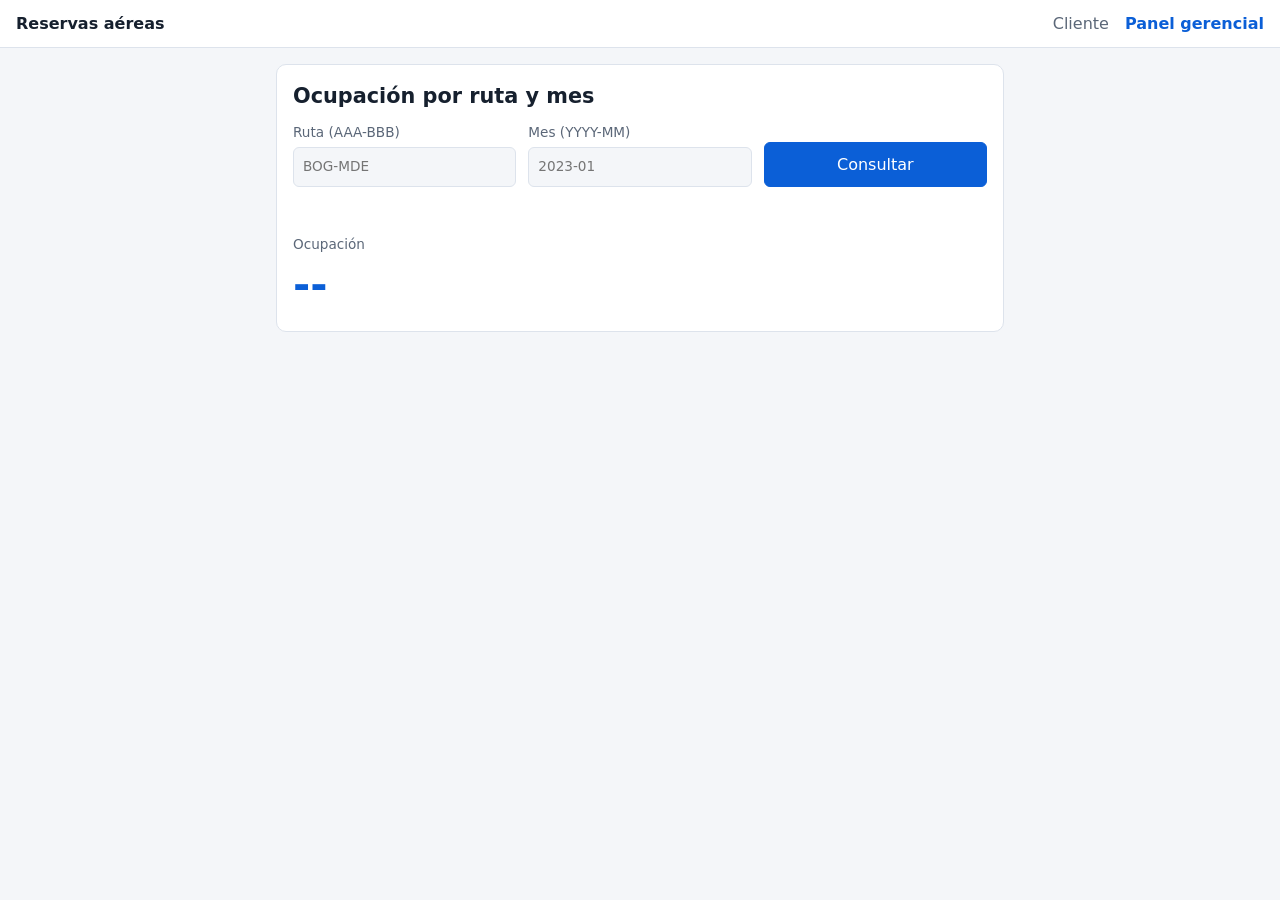
==== frontend/manager.html @ ea33bbeb "Parcial 2: panel gerencial, EMR/Athena, endpoint analitico, frontend y evidencia Agrega pipeline EMR" ====
<!doctype html>
<html lang="es">
<head>
<meta charset="utf-8">
<meta name="viewport" content="width=device-width, initial-scale=1">
<title>Panel gerencial</title>
<link rel="stylesheet" href="styles.css">
</head>
<body>
<header class="top"><strong>Reservas aéreas</strong><nav><a href="/">Cliente</a><a href="/manager" class="on">Panel gerencial</a></nav></header>
<main>
  <section class="card">
    <h1>Ocupación por ruta y mes</h1>
    <form id="manager-form" class="grid">
      <label>Ruta (AAA-BBB)<input data-testid="manager-route" id="route" placeholder="BOG-MDE" autocomplete="off"></label>
      <label>Mes (YYYY-MM)<input data-testid="manager-month" id="month" placeholder="2023-01" maxlength="7" autocomplete="off"></label>
      <button type="submit" data-testid="manager-load" class="primary">Consultar</button>
    </form>
    <p id="manager-msg" class="msg" role="status"></p>
    <div class="kpi">
      <span class="kpi-label">Ocupación</span>
      <span class="kpi-value" data-testid="occupancy-value" id="occupancy-value">--</span>
      <span class="kpi-sub" id="occupancy-detail"></span>
    </div>
  </section>
</main>
<script src="app.js"></script>
<script>initManager();</script>
</body>
</html>
---- frontend/styles.css ----
:root{--bg:#f4f6f9;--card:#fff;--ink:#16202e;--mut:#5b6778;--acc:#0b5fd7;--line:#dde3ec;--err:#b3261e;--ok:#17703a}
@media (prefers-color-scheme:dark){:root{--bg:#10151c;--card:#19212c;--ink:#e8edf4;--mut:#9aa7b8;--acc:#5b9bff;--line:#2a3544;--err:#ff8a80;--ok:#6fd29a}}
*{box-sizing:border-box}
body{margin:0;background:var(--bg);color:var(--ink);font:16px/1.45 system-ui,-apple-system,"Segoe UI",Roboto,sans-serif}
.top{display:flex;justify-content:space-between;align-items:center;padding:12px 16px;background:var(--card);border-bottom:1px solid var(--line)}
.top nav a{margin-left:16px;color:var(--mut);text-decoration:none}
.top nav a.on{color:var(--acc);font-weight:600}
main{max-width:760px;margin:0 auto;padding:16px}
.card{background:var(--card);border:1px solid var(--line);border-radius:10px;padding:16px;margin-bottom:16px}
h1{font-size:1.3rem;margin:0 0 12px}h2{font-size:1.1rem;margin:0 0 12px}
.grid{display:grid;grid-template-columns:repeat(auto-fit,minmax(150px,1fr));gap:12px;align-items:end}
label{display:flex;flex-direction:column;font-size:.85rem;color:var(--mut);gap:4px}
input,select{font:inherit;padding:9px;border:1px solid var(--line);border-radius:6px;background:var(--bg);color:var(--ink);min-width:0}
button{font:inherit;padding:10px 14px;border-radius:6px;border:1px solid var(--line);background:var(--card);color:var(--ink);cursor:pointer}
button.primary{background:var(--acc);color:#fff;border-color:var(--acc)}
button:disabled{opacity:.6;cursor:wait}
.msg{min-height:1.4em;margin:10px 0 0}.msg.err{color:var(--err)}.msg.ok{color:var(--ok)}.msg.info{color:var(--mut)}
.flight{display:flex;justify-content:space-between;align-items:center;gap:12px;padding:10px 0;border-top:1px solid var(--line)}
.flight div{display:flex;flex-direction:column}.flight span{color:var(--mut);font-size:.9rem}
.code{font:600 1.2rem ui-monospace,monospace;word-break:break-all;margin:4px 0}
.kpi{margin-top:16px;display:flex;flex-direction:column;align-items:flex-start}
.kpi-label{color:var(--mut);font-size:.85rem}.kpi-value{font-size:2.6rem;font-weight:700;color:var(--acc)}.kpi-sub{color:var(--mut)}
[hidden]{display:none!important}
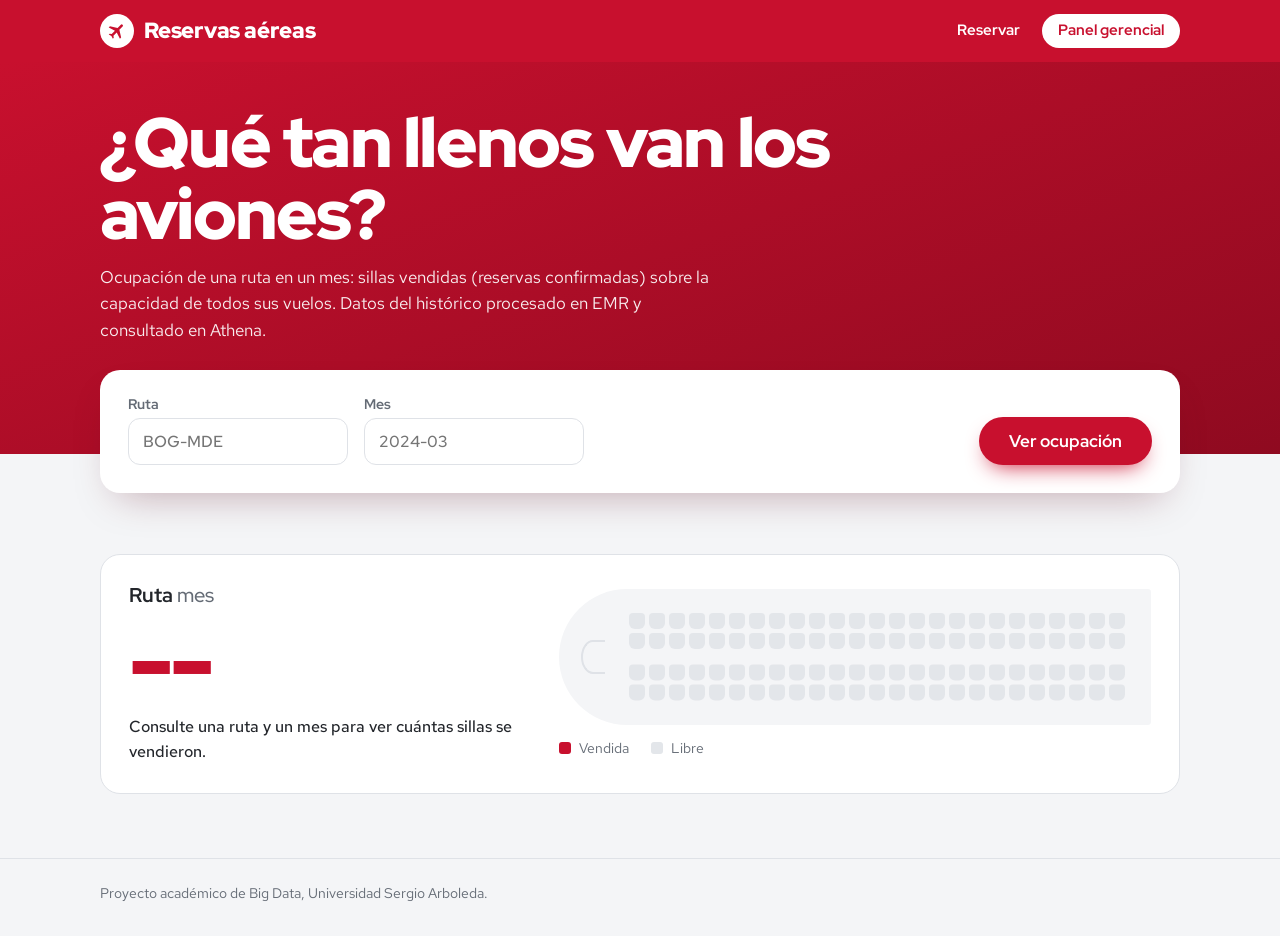
==== commit cb21b8e9: "Frontend rediseñado, bookings segun contrato y harness 70/70 con seed 2682 - Frontend en rojo: busqu" ====
--- a/frontend/manager.html
+++ b/frontend/manager.html
@@ -4,26 +4,53 @@
 <meta charset="utf-8">
 <meta name="viewport" content="width=device-width, initial-scale=1">
 <title>Panel gerencial</title>
+<link rel="preconnect" href="https://fonts.googleapis.com">
+<link rel="preconnect" href="https://fonts.gstatic.com" crossorigin>
+<link rel="stylesheet" href="https://fonts.googleapis.com/css2?family=Red+Hat+Display:wght@500;700;900&family=Red+Hat+Text:wght@400;500;700&display=swap">
+<link rel="icon" href="data:image/svg+xml,%3Csvg xmlns=%27http://www.w3.org/2000/svg%27 viewBox=%270 0 24 24%27%3E%3Ccircle cx=%2712%27 cy=%2712%27 r=%2712%27 fill=%27%23c8102e%27/%3E%3Cpath transform=%27rotate(45 12 12)%27 fill=%27%23fff%27 d=%27M19 14.8v-1.5l-6-3.8V5.2a1.1 1.1 0 0 0-2.2 0v4.3l-6 3.8v1.5l6-1.9v4l-1.5 1.1v1.1l2.6-.8 2.6.8v-1.1L13 16.9v-4z%27/%3E%3C/svg%3E">
 <link rel="stylesheet" href="styles.css">
 </head>
 <body>
-<header class="top"><strong>Reservas aéreas</strong><nav><a href="/">Cliente</a><a href="/manager" class="on">Panel gerencial</a></nav></header>
+<header class="top">
+  <a class="brand" href="/"><span class="brand-mark" aria-hidden="true"><svg viewBox="0 0 24 24"><path d="M21 16v-2l-8-5V3.5a1.5 1.5 0 0 0-3 0V9l-8 5v2l8-2.5V19l-2 1.5V22l3.5-1 3.5 1v-1.5L13 19v-5.5z"/></svg></span>Reservas aéreas</a>
+  <nav><a href="/">Reservar</a><a href="/manager" aria-current="page">Panel gerencial</a></nav>
+</header>
+
+<section class="hero hero-short">
+  <div class="hero-inner">
+    <h1>¿Qué tan llenos van los aviones?</h1>
+    <p>Ocupación de una ruta en un mes: sillas vendidas (reservas confirmadas) sobre la capacidad de todos sus vuelos. Datos del histórico procesado en EMR y consultado en Athena.</p>
+  </div>
+</section>
+
 <main>
-  <section class="card">
-    <h1>Ocupación por ruta y mes</h1>
-    <form id="manager-form" class="grid">
-      <label>Ruta (AAA-BBB)<input data-testid="manager-route" id="route" placeholder="BOG-MDE" autocomplete="off"></label>
-      <label>Mes (YYYY-MM)<input data-testid="manager-month" id="month" placeholder="2023-01" maxlength="7" autocomplete="off"></label>
-      <button type="submit" data-testid="manager-load" class="primary">Consultar</button>
-    </form>
-    <p id="manager-msg" class="msg" role="status"></p>
-    <div class="kpi">
-      <span class="kpi-label">Ocupación</span>
-      <span class="kpi-value" data-testid="occupancy-value" id="occupancy-value">--</span>
-      <span class="kpi-sub" id="occupancy-detail"></span>
+  <form id="manager-form" class="search-card mgr-form" novalidate>
+    <label class="field">Ruta<input data-testid="manager-route" id="route" placeholder="BOG-MDE" maxlength="7" autocomplete="off" spellcheck="false"></label>
+    <label class="field">Mes<input data-testid="manager-month" id="month" placeholder="2024-03" maxlength="7" autocomplete="off" inputmode="numeric"></label>
+    <button type="submit" data-testid="manager-load" class="btn-red">Ver ocupación</button>
+  </form>
+  <p id="manager-msg" class="msg" role="status"></p>
+
+  <section class="cabin" aria-labelledby="occ-title">
+    <div class="readout">
+      <h2 id="occ-title" class="readout-title"><span id="occ-route">Ruta</span> <span id="occ-month" class="readout-month">mes</span></h2>
+      <p class="readout-value" data-testid="occupancy-value" id="occupancy-value">--</p>
+      <p class="readout-sub" id="occupancy-detail">Consulte una ruta y un mes para ver cuántas sillas se vendieron.</p>
+      <p class="readout-note" id="seat-scale" hidden>Cada silla del plano representa el 1 % de la capacidad del mes.</p>
     </div>
+    <figure class="seatmap-wrap">
+      <div class="seatmap" id="seatmap" role="img" aria-label="Plano de cabina sin datos"></div>
+      <figcaption><span class="key key-sold"></span>Vendida <span class="key key-free"></span>Libre</figcaption>
+    </figure>
+  </section>
+
+  <section class="year" id="year" hidden aria-labelledby="year-title">
+    <h2 id="year-title" class="year-title">La misma ruta en <span id="year-label"></span></h2>
+    <p class="year-help">Toque un mes para verlo en detalle.</p>
+    <ol class="year-bars" id="year-bars"></ol>
   </section>
 </main>
+<footer class="foot">Proyecto académico de Big Data, Universidad Sergio Arboleda.</footer>
 <script src="app.js"></script>
 <script>initManager();</script>
 </body>
--- a/frontend/styles.css
+++ b/frontend/styles.css
@@ -1,23 +1,185 @@
-:root{--bg:#f4f6f9;--card:#fff;--ink:#16202e;--mut:#5b6778;--acc:#0b5fd7;--line:#dde3ec;--err:#b3261e;--ok:#17703a}
-@media (prefers-color-scheme:dark){:root{--bg:#10151c;--card:#19212c;--ink:#e8edf4;--mut:#9aa7b8;--acc:#5b9bff;--line:#2a3544;--err:#ff8a80;--ok:#6fd29a}}
+/* Rojo de aerolínea: banda roja con tarjeta blanca superpuesta, botones píldora, Red Hat Display para códigos y cifras. */
+:root{
+  --red:#c8102e;--red-deep:#8f0a20;--red-soft:#fdecee;--red-ink:#a50d26;
+  --paper:#f4f5f7;--surface:#fff;--ink:#23262b;--muted:#646b75;--line:#dfe2e7;
+  --seat:#e3e6ea;--sold:#c8102e;--err:#b3122e;--ok:#18794e;
+  --shadow:0 18px 40px -18px rgba(90,10,25,.35);
+  --disp:"Red Hat Display",system-ui,sans-serif;--body:"Red Hat Text",system-ui,sans-serif;
+}
+@media (prefers-color-scheme:dark){:root{
+  --paper:#17191c;--surface:#212429;--ink:#f1f2f4;--muted:#a3aab4;--line:#343941;
+  --red-soft:#3a1a20;--red-ink:#ff7d8f;--seat:#3a3f47;--sold:#ff4d64;--err:#ff8a95;--ok:#5fd39a;
+  --shadow:0 18px 40px -18px rgba(0,0,0,.7);
+}}
 *{box-sizing:border-box}
-body{margin:0;background:var(--bg);color:var(--ink);font:16px/1.45 system-ui,-apple-system,"Segoe UI",Roboto,sans-serif}
-.top{display:flex;justify-content:space-between;align-items:center;padding:12px 16px;background:var(--card);border-bottom:1px solid var(--line)}
-.top nav a{margin-left:16px;color:var(--mut);text-decoration:none}
-.top nav a.on{color:var(--acc);font-weight:600}
-main{max-width:760px;margin:0 auto;padding:16px}
-.card{background:var(--card);border:1px solid var(--line);border-radius:10px;padding:16px;margin-bottom:16px}
-h1{font-size:1.3rem;margin:0 0 12px}h2{font-size:1.1rem;margin:0 0 12px}
-.grid{display:grid;grid-template-columns:repeat(auto-fit,minmax(150px,1fr));gap:12px;align-items:end}
-label{display:flex;flex-direction:column;font-size:.85rem;color:var(--mut);gap:4px}
-input,select{font:inherit;padding:9px;border:1px solid var(--line);border-radius:6px;background:var(--bg);color:var(--ink);min-width:0}
-button{font:inherit;padding:10px 14px;border-radius:6px;border:1px solid var(--line);background:var(--card);color:var(--ink);cursor:pointer}
-button.primary{background:var(--acc);color:#fff;border-color:var(--acc)}
-button:disabled{opacity:.6;cursor:wait}
-.msg{min-height:1.4em;margin:10px 0 0}.msg.err{color:var(--err)}.msg.ok{color:var(--ok)}.msg.info{color:var(--mut)}
-.flight{display:flex;justify-content:space-between;align-items:center;gap:12px;padding:10px 0;border-top:1px solid var(--line)}
-.flight div{display:flex;flex-direction:column}.flight span{color:var(--mut);font-size:.9rem}
-.code{font:600 1.2rem ui-monospace,monospace;word-break:break-all;margin:4px 0}
-.kpi{margin-top:16px;display:flex;flex-direction:column;align-items:flex-start}
-.kpi-label{color:var(--mut);font-size:.85rem}.kpi-value{font-size:2.6rem;font-weight:700;color:var(--acc)}.kpi-sub{color:var(--mut)}
+html{-webkit-text-size-adjust:100%}
+body{margin:0;background:var(--paper);color:var(--ink);font:400 1rem/1.55 var(--body)}
 [hidden]{display:none!important}
+:focus-visible{outline:3px solid var(--red);outline-offset:2px}
+button,input,select{font:inherit;color:inherit}
+.wrap,.top,.hero-inner,main,.foot{padding-left:max(16px,calc((100% - 1080px)/2));padding-right:max(16px,calc((100% - 1080px)/2))}
+
+/* Barra superior */
+.top{display:flex;flex-wrap:wrap;justify-content:space-between;align-items:center;gap:8px 24px;padding-top:14px;padding-bottom:14px;background:var(--red);color:#fff}
+.top :focus-visible{outline-color:#fff}
+.brand{display:flex;align-items:center;gap:10px;font:900 1.35rem/1 var(--disp);color:inherit;text-decoration:none;letter-spacing:-.01em}
+.brand-mark{width:34px;height:34px;border-radius:50%;background:#fff;display:grid;place-items:center}
+.brand-mark svg{width:20px;height:20px;fill:var(--red);transform:rotate(45deg)}
+.top nav{display:flex;gap:6px}
+.top nav a{font:700 .95rem/1 var(--disp);color:#fff;text-decoration:none;padding:9px 16px;border-radius:999px}
+.top nav a:hover{background:rgba(255,255,255,.14)}
+.top nav a[aria-current=page]{background:#fff;color:var(--red)}
+
+/* Héroe rojo con la estela del vuelo */
+.hero{position:relative;overflow:hidden;color:#fff;background:linear-gradient(160deg,var(--red) 0%,var(--red-deep) 100%);padding:44px 0 120px}
+.hero-short{padding-bottom:110px}
+.hero-inner{position:relative}
+.hero h1{margin:0;font:900 clamp(2.4rem,6.5vw,4.4rem)/1.02 var(--disp);letter-spacing:-.025em;max-width:16ch}
+.hero p{margin:14px 0 0;max-width:56ch;font-size:1.08rem;opacity:.92}
+.hero-arc{position:absolute;inset:0;width:100%;height:100%}
+.arc-line{fill:none;stroke:rgba(255,255,255,.35);stroke-width:2;stroke-dasharray:10 12;vector-effect:non-scaling-stroke;animation:trail 2.4s ease-out both}
+@keyframes trail{from{stroke-dashoffset:1600;opacity:0}to{stroke-dashoffset:0;opacity:1}}
+
+main{padding-bottom:64px}
+
+/* Tarjeta de búsqueda que se monta sobre el héroe */
+.search-card{position:relative;margin-top:-84px;background:var(--surface);border-radius:20px;box-shadow:var(--shadow);padding:26px 28px 28px}
+.route{display:grid;grid-template-columns:1fr 56px 1fr;align-items:center;gap:18px}
+.iata{display:flex;flex-direction:column;min-width:0;padding:12px 16px;border-radius:14px;border:1.5px solid var(--line);transition:border-color .15s}
+.iata:focus-within{border-color:var(--red);background:var(--red-soft)}
+.iata-label{font:700 .85rem/1 var(--disp);color:var(--muted)}
+.iata input{width:100%;min-width:0;background:transparent;border:0;padding:4px 0 0;
+  font:900 clamp(3rem,10vw,5.5rem)/1 var(--disp);letter-spacing:-.01em;text-transform:uppercase;color:var(--red)}
+.iata input:focus{outline:none}
+.iata input::placeholder{color:var(--line)}
+.city{margin-top:2px;color:var(--muted);font-size:.92rem;min-height:1.55em}
+.swap{width:56px;height:56px;border-radius:50%;background:var(--red);display:grid;place-items:center;box-shadow:0 6px 16px -6px var(--red)}
+.swap svg{width:26px;height:26px;fill:#fff;transform:rotate(90deg)}
+.when{display:flex;flex-wrap:wrap;align-items:flex-end;gap:16px;margin-top:20px}
+.when .field{flex:0 1 240px}
+.when .btn-red{margin-left:auto}
+
+.field{display:flex;flex-direction:column;gap:6px;font:700 .85rem/1.2 var(--disp);color:var(--muted)}
+.field input,.field select{font:500 1.02rem/1.3 var(--body);color:var(--ink);background:var(--surface);border:1.5px solid var(--line);border-radius:12px;padding:12px 14px;min-width:0}
+.field input:focus,.field select:focus{outline:none;border-color:var(--red);box-shadow:0 0 0 3px var(--red-soft)}
+
+.btn-red{background:var(--red);color:#fff;border:0;border-radius:999px;padding:14px 30px;font:700 1.05rem/1.2 var(--disp);cursor:pointer;white-space:nowrap;box-shadow:0 10px 22px -10px var(--red)}
+.btn-red:hover{background:var(--red-deep)}
+.btn-red:disabled{opacity:.6;cursor:progress}
+.btn-row{background:transparent;color:var(--red-ink);border:2px solid currentColor;border-radius:999px;padding:9px 22px;font:700 .98rem/1 var(--disp);cursor:pointer}
+.btn-row:hover,.flight.on .btn-row{background:var(--red);border-color:var(--red);color:#fff}
+.btn-ghost{align-self:flex-start;background:none;border:1.5px solid rgba(255,255,255,.7);color:#fff;border-radius:999px;padding:7px 16px;font:700 .9rem/1 var(--disp);cursor:pointer}
+.btn-ghost:hover{background:#fff;color:var(--red)}
+
+.msg{min-height:1.55em;margin:14px 4px 0;max-width:70ch}
+.msg.err{color:var(--err);font-weight:500}.msg.ok{color:var(--ok)}.msg.info{color:var(--muted)}
+
+/* Resultados */
+.board{margin-top:22px}
+.board-title{font:900 1.6rem/1.2 var(--disp);letter-spacing:-.01em;margin:0 0 14px}
+#results{display:flex;flex-direction:column;gap:12px}
+.flight{display:grid;grid-template-columns:auto minmax(0,1.2fr) minmax(0,1fr) auto auto;gap:22px;align-items:center;
+  padding:18px 22px;background:var(--surface);border:1.5px solid var(--line);border-radius:16px}
+.flight.on{border-color:var(--red);border-radius:16px 16px 0 0}
+.f-time{font:900 2rem/1 var(--disp);font-variant-numeric:tabular-nums;letter-spacing:-.02em}
+.f-id{display:flex;flex-direction:column;min-width:0}
+.f-id strong{font:700 1.1rem/1.2 var(--disp)}
+.f-id small{color:var(--muted);font-size:.88rem}
+.f-seats{display:flex;align-items:center;gap:10px;font-size:.95rem;font-variant-numeric:tabular-nums}
+.f-seats i{width:56px;height:8px;border-radius:4px;background:linear-gradient(90deg,var(--ok) calc(var(--free)*100%),var(--seat) 0);flex:none}
+.f-seats.low{color:var(--err);font-weight:700}
+.f-seats.low i{background:linear-gradient(90deg,var(--err) calc(var(--free)*100%),var(--seat) 0)}
+.f-price{font:900 1.35rem/1 var(--disp);color:var(--red-ink);font-variant-numeric:tabular-nums;text-align:right}
+
+/* Panel de reserva pegado a la fila elegida */
+.ticket{margin-top:-12px;background:var(--red-soft);border:1.5px solid var(--red);border-top:0;border-radius:0 0 16px 16px;padding:20px 22px 12px}
+.ticket h3{margin:0 0 12px;font:700 1.1rem/1.2 var(--disp)}
+.ticket-form{display:flex;flex-wrap:wrap;gap:14px;align-items:flex-end}
+.ticket-form .grow{flex:1 1 260px}
+
+/* Pase de abordar */
+.pass{margin-top:24px;display:grid;grid-template-columns:1fr minmax(230px,300px);background:var(--surface);border-radius:20px;overflow:hidden;box-shadow:var(--shadow);animation:print .55s cubic-bezier(.2,.8,.2,1)}
+.pass-main{padding:26px 30px}
+.pass-ok{display:flex;align-items:center;gap:8px;margin:0;color:var(--ok);font:700 1rem/1 var(--disp)}
+.pass-ok svg{width:22px;height:22px;fill:currentColor}
+.pass-route{display:flex;align-items:center;gap:20px;margin:10px 0 18px;font:900 clamp(3rem,9vw,5rem)/1 var(--disp);letter-spacing:-.02em;color:var(--red)}
+.pass-arrow{flex:0 1 140px;display:flex;align-items:center;gap:6px;color:var(--muted)}
+.pass-arrow::before{content:"";flex:1;border-top:2px dashed currentColor}
+.pass-arrow svg{width:26px;height:26px;fill:currentColor;transform:rotate(90deg);flex:none}
+.pass-meta{display:flex;flex-wrap:wrap;gap:12px 36px;margin:0}
+.pass-meta dt{font-size:.85rem;color:var(--muted)}
+.pass-meta dd{margin:0;font:700 1.1rem/1.3 var(--disp)}
+.pass-stub{display:flex;flex-direction:column;justify-content:center;gap:8px;padding:26px;background:var(--red);color:#fff;position:relative;
+  -webkit-mask:radial-gradient(circle 14px at 0 0,#0000 98%,#000) top left/100% 51% no-repeat,radial-gradient(circle 14px at 0 100%,#0000 98%,#000) bottom left/100% 51% no-repeat;
+  mask:radial-gradient(circle 14px at 0 0,#0000 98%,#000) top left/100% 51% no-repeat,radial-gradient(circle 14px at 0 100%,#0000 98%,#000) bottom left/100% 51% no-repeat}
+.pass-stub::before{content:"";position:absolute;left:0;top:18px;bottom:18px;border-left:2px dashed rgba(255,255,255,.55)}
+.pass-stub span{font-size:.9rem;opacity:.85}
+.pass-stub strong{font:900 2.8rem/1 var(--disp);letter-spacing:.1em;word-break:break-all}
+@keyframes print{from{opacity:0;transform:translateY(16px) scale(.98)}to{opacity:1;transform:none}}
+
+/* Panel gerencial */
+.mgr-form{display:flex;flex-wrap:wrap;gap:16px;align-items:flex-end}
+.mgr-form .field{flex:0 1 220px}
+.mgr-form .btn-red{margin-left:auto}
+.cabin{margin-top:22px;display:grid;grid-template-columns:minmax(0,1fr) minmax(0,1.5fr);gap:36px;align-items:center;background:var(--surface);border-radius:20px;padding:28px;border:1.5px solid var(--line)}
+.cabin>*{min-width:0}
+.readout-title{margin:0;font:700 1.25rem/1.2 var(--disp)}
+.readout-month{color:var(--muted);font-weight:500}
+.readout-value{margin:6px 0;font:900 clamp(3.6rem,10vw,6rem)/1 var(--disp);letter-spacing:-.03em;color:var(--red);font-variant-numeric:tabular-nums}
+.readout-value.loading{color:var(--muted)}
+.readout-sub{margin:0;max-width:40ch;font-weight:500}
+.readout-note{margin:10px 0 0;font-size:.88rem;color:var(--muted)}
+
+/* Fuselaje: 25 filas x 4 sillas (2-2), la nariz a la izquierda */
+.seatmap-wrap{margin:0}
+.seatmap{--s:clamp(8px,1.8vw,16px);display:grid;grid-template-rows:repeat(4,var(--s));grid-auto-flow:column;grid-auto-columns:var(--s);gap:4px;
+  justify-content:center;padding:24px 26px calc(24px + var(--s)/1.4) 70px;background:var(--paper);border-radius:999px 46px 46px 999px;position:relative}
+.seatmap::before{content:"";position:absolute;left:22px;top:50%;width:22px;height:30px;transform:translateY(-50%);border-radius:60% 0 0 60%;border:2px solid var(--line);border-right:0}
+.seatmap i{display:block;border-radius:4px 4px 6px 6px;background:var(--seat);transition:background-color .2s}
+.seatmap i:nth-child(4n+3),.seatmap i:nth-child(4n+4){transform:translateY(calc(var(--s)/1.4))}
+.seatmap i.sold{background:var(--sold)}
+.seatmap-wrap figcaption{display:flex;align-items:center;gap:8px;margin-top:12px;font-size:.9rem;color:var(--muted)}
+.key{width:12px;height:12px;border-radius:3px;display:inline-block}
+.key-sold{background:var(--sold)}.key-free{background:var(--seat);margin-left:14px}
+
+.year{margin-top:22px;background:var(--surface);border-radius:20px;padding:24px 28px;border:1.5px solid var(--line)}
+.year-title{margin:0;font:900 1.4rem/1.2 var(--disp);letter-spacing:-.01em}
+.year-help{margin:2px 0 16px;color:var(--muted);font-size:.95rem}
+.year-bars{list-style:none;margin:0;padding:0;display:grid;grid-template-columns:repeat(12,minmax(0,1fr));gap:6px}
+.year-bars button{width:100%;display:flex;flex-direction:column;align-items:stretch;gap:5px;background:none;border:0;padding:8px 2px;border-radius:12px;cursor:pointer;color:var(--ink)}
+.year-bars button:hover:not(:disabled){background:var(--red-soft)}
+.year-bars button.on{background:var(--red-soft)}
+.year-bars button:disabled{cursor:default;color:var(--muted)}
+.bar{height:130px;display:flex;align-items:flex-end;justify-content:center}
+.bar i{display:block;width:58%;height:var(--h,0%);background:#f1a9b4;border-radius:8px 8px 3px 3px;transition:height .4s ease-out}
+.year-bars button.on .bar i{background:var(--red)}
+.pct{font:700 .98rem/1 var(--disp);font-variant-numeric:tabular-nums;text-align:center}
+.mon{font-size:.85rem;color:var(--muted);text-align:center}
+.empty .pct{font:400 .72rem/1.1 var(--body)}
+@media (prefers-color-scheme:dark){.bar i{background:#6b2a35}}
+
+.foot{padding-top:24px;padding-bottom:32px;color:var(--muted);font-size:.85rem;border-top:1px solid var(--line)}
+
+@media (max-width:760px){
+  .hero{padding:32px 0 100px}
+  .search-card{padding:18px;border-radius:18px;margin-top:-70px}
+  .route{grid-template-columns:1fr;gap:10px}
+  .swap{justify-self:center;width:44px;height:44px;margin:-22px 0;position:relative;z-index:1;border:4px solid var(--surface)}
+  .swap svg{transform:rotate(180deg)}
+  .when .btn-red,.mgr-form .btn-red{margin-left:0;width:100%}
+  .when .field,.mgr-form .field{flex:1 1 100%}
+  .flight{grid-template-columns:auto 1fr auto;grid-template-areas:"t id p" "s s b";row-gap:12px;padding:16px}
+  .f-time{grid-area:t}.f-id{grid-area:id}.f-price{grid-area:p}.f-seats{grid-area:s}.flight .btn-row{grid-area:b}
+  .pass{grid-template-columns:1fr}
+  .pass-stub{-webkit-mask:none;mask:none}
+  .pass-stub::before{display:none}
+  .cabin{grid-template-columns:1fr;padding:20px;gap:20px}
+  .seatmap{--s:min(10px,calc((100vw - 170px)/25));padding-left:40px;padding-right:12px;gap:2px}
+  .seatmap::before{left:12px;width:16px;height:22px}
+  .year{padding:18px}
+  .year-bars{grid-template-columns:repeat(6,minmax(0,1fr));row-gap:14px}
+  .bar{height:84px}
+}
+@media (prefers-reduced-motion:reduce){
+  *{animation:none!important;transition:none!important;scroll-behavior:auto!important}
+}
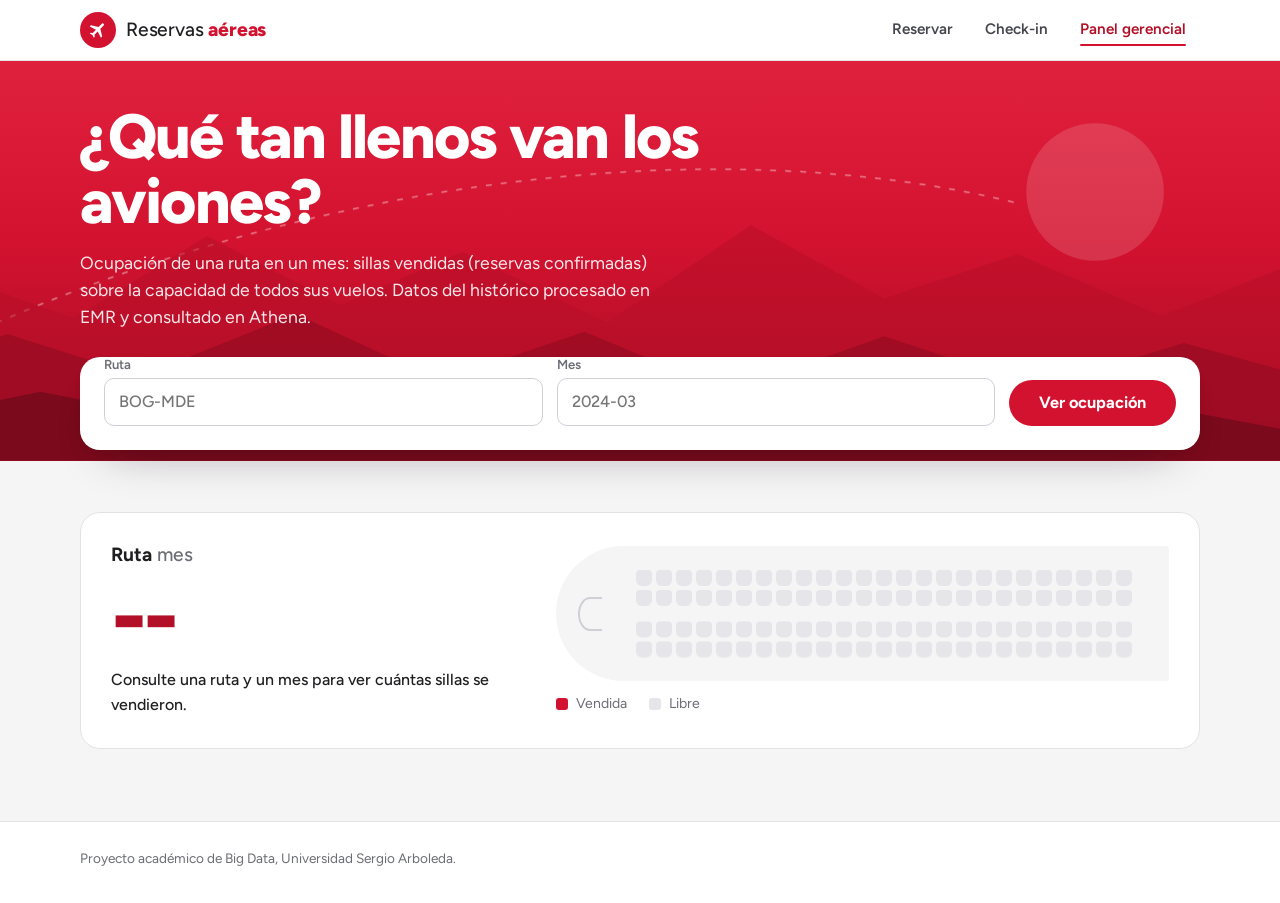
==== commit 76fea2ca: "Check-in, clases tarifarias, sillas y 32 rutas; frontend estilo aerolinea; harness 70/70 - Clases XS" ====
--- a/frontend/manager.html
+++ b/frontend/manager.html
@@ -6,17 +6,26 @@
 <title>Panel gerencial</title>
 <link rel="preconnect" href="https://fonts.googleapis.com">
 <link rel="preconnect" href="https://fonts.gstatic.com" crossorigin>
-<link rel="stylesheet" href="https://fonts.googleapis.com/css2?family=Red+Hat+Display:wght@500;700;900&family=Red+Hat+Text:wght@400;500;700&display=swap">
+<link rel="stylesheet" href="https://fonts.googleapis.com/css2?family=Figtree:wght@400;500;600;700;800&display=swap">
 <link rel="icon" href="data:image/svg+xml,%3Csvg xmlns=%27http://www.w3.org/2000/svg%27 viewBox=%270 0 24 24%27%3E%3Ccircle cx=%2712%27 cy=%2712%27 r=%2712%27 fill=%27%23c8102e%27/%3E%3Cpath transform=%27rotate(45 12 12)%27 fill=%27%23fff%27 d=%27M19 14.8v-1.5l-6-3.8V5.2a1.1 1.1 0 0 0-2.2 0v4.3l-6 3.8v1.5l6-1.9v4l-1.5 1.1v1.1l2.6-.8 2.6.8v-1.1L13 16.9v-4z%27/%3E%3C/svg%3E">
 <link rel="stylesheet" href="styles.css">
 </head>
 <body>
 <header class="top">
-  <a class="brand" href="/"><span class="brand-mark" aria-hidden="true"><svg viewBox="0 0 24 24"><path d="M21 16v-2l-8-5V3.5a1.5 1.5 0 0 0-3 0V9l-8 5v2l8-2.5V19l-2 1.5V22l3.5-1 3.5 1v-1.5L13 19v-5.5z"/></svg></span>Reservas aéreas</a>
-  <nav><a href="/">Reservar</a><a href="/manager" aria-current="page">Panel gerencial</a></nav>
+  <div class="top-in">
+    <a class="brand" href="/"><span class="brand-mark" aria-hidden="true"><svg viewBox="0 0 24 24"><path d="M21 16v-2l-8-5V3.5a1.5 1.5 0 0 0-3 0V9l-8 5v2l8-2.5V19l-2 1.5V22l3.5-1 3.5 1v-1.5L13 19v-5.5z"/></svg></span><span>Reservas <b>aéreas</b></span></a>
+    <nav aria-label="Secciones"><a href="/">Reservar</a><a href="/checkin">Check-in</a><a href="/manager" aria-current="page">Panel gerencial</a></nav>
+  </div>
 </header>
 
 <section class="hero hero-short">
+  <svg class="hero-art" viewBox="0 0 1440 360" preserveAspectRatio="xMidYMax slice" aria-hidden="true">
+    <circle class="sun" cx="1130" cy="118" r="62"/>
+    <path class="trail" d="M140 236 C 430 110, 780 60, 1060 128"/>
+    <path class="ridge r1" d="M0 250 L110 196 L210 232 L330 158 L450 220 L560 172 L690 236 L820 148 L940 214 L1060 174 L1190 230 L1310 182 L1440 226 V360 H0Z"/>
+    <path class="ridge r2" d="M0 296 L150 246 L270 284 L410 228 L540 288 L670 244 L800 298 L940 248 L1080 294 L1210 254 L1340 290 L1440 262 V360 H0Z"/>
+    <path class="ridge r3" d="M0 334 L180 298 L330 328 L500 294 L660 332 L820 302 L990 334 L1150 304 L1300 332 L1440 310 V360 H0Z"/>
+  </svg>
   <div class="hero-inner">
     <h1>¿Qué tan llenos van los aviones?</h1>
     <p>Ocupación de una ruta en un mes: sillas vendidas (reservas confirmadas) sobre la capacidad de todos sus vuelos. Datos del histórico procesado en EMR y consultado en Athena.</p>
--- a/frontend/styles.css
+++ b/frontend/styles.css
@@ -1,185 +1,304 @@
-/* Rojo de aerolínea: banda roja con tarjeta blanca superpuesta, botones píldora, Red Hat Display para códigos y cifras. */
+/* Aerolínea en rojo: encabezado blanco, portada roja con la cordillera en capas, tarjeta de búsqueda con pestañas.
+   Una sola familia (Figtree); el rojo se reserva para acciones, precios y lo seleccionado. */
 :root{
-  --red:#c8102e;--red-deep:#8f0a20;--red-soft:#fdecee;--red-ink:#a50d26;
-  --paper:#f4f5f7;--surface:#fff;--ink:#23262b;--muted:#646b75;--line:#dfe2e7;
-  --seat:#e3e6ea;--sold:#c8102e;--err:#b3122e;--ok:#18794e;
-  --shadow:0 18px 40px -18px rgba(90,10,25,.35);
-  --disp:"Red Hat Display",system-ui,sans-serif;--body:"Red Hat Text",system-ui,sans-serif;
+  --red:#d3122f;--red-deep:#a10d24;--red-dark:#7a0a1c;--red-soft:#fdeef0;--red-ink:#b30f28;
+  --paper:#f5f5f6;--surface:#fff;--ink:#1f1f22;--ink-2:#45464d;--muted:#6c6d75;--line:#e3e3e7;--line-2:#cfd0d6;
+  --seat:#e6e6ea;--sold:#d3122f;--err:#b3122e;--ok:#14784a;--ok-soft:#e7f4ed;
+  --shadow:0 24px 48px -28px rgba(30,10,15,.45),0 2px 6px rgba(30,10,15,.06);
+  --font:"Figtree",system-ui,sans-serif;
+  --r-lg:20px;--r-md:14px;--r-sm:10px;
 }
 @media (prefers-color-scheme:dark){:root{
-  --paper:#17191c;--surface:#212429;--ink:#f1f2f4;--muted:#a3aab4;--line:#343941;
-  --red-soft:#3a1a20;--red-ink:#ff7d8f;--seat:#3a3f47;--sold:#ff4d64;--err:#ff8a95;--ok:#5fd39a;
-  --shadow:0 18px 40px -18px rgba(0,0,0,.7);
+  --paper:#141416;--surface:#1e1f22;--ink:#f2f2f4;--ink-2:#c9cad0;--muted:#9c9da6;--line:#2f3036;--line-2:#43444b;
+  --red-soft:#3a171d;--red-ink:#ff7a8c;--seat:#34353b;--sold:#ff4d64;--err:#ff8a95;--ok:#5fd39a;--ok-soft:#173326;
+  --shadow:0 24px 48px -28px rgba(0,0,0,.8);
 }}
 *{box-sizing:border-box}
 html{-webkit-text-size-adjust:100%}
-body{margin:0;background:var(--paper);color:var(--ink);font:400 1rem/1.55 var(--body)}
+body{margin:0;background:var(--paper);color:var(--ink);font:400 1rem/1.55 var(--font);-webkit-font-smoothing:antialiased}
 [hidden]{display:none!important}
 :focus-visible{outline:3px solid var(--red);outline-offset:2px}
 button,input,select{font:inherit;color:inherit}
-.wrap,.top,.hero-inner,main,.foot{padding-left:max(16px,calc((100% - 1080px)/2));padding-right:max(16px,calc((100% - 1080px)/2))}
-
-/* Barra superior */
-.top{display:flex;flex-wrap:wrap;justify-content:space-between;align-items:center;gap:8px 24px;padding-top:14px;padding-bottom:14px;background:var(--red);color:#fff}
-.top :focus-visible{outline-color:#fff}
-.brand{display:flex;align-items:center;gap:10px;font:900 1.35rem/1 var(--disp);color:inherit;text-decoration:none;letter-spacing:-.01em}
-.brand-mark{width:34px;height:34px;border-radius:50%;background:#fff;display:grid;place-items:center}
-.brand-mark svg{width:20px;height:20px;fill:var(--red);transform:rotate(45deg)}
-.top nav{display:flex;gap:6px}
-.top nav a{font:700 .95rem/1 var(--disp);color:#fff;text-decoration:none;padding:9px 16px;border-radius:999px}
-.top nav a:hover{background:rgba(255,255,255,.14)}
-.top nav a[aria-current=page]{background:#fff;color:var(--red)}
-
-/* Héroe rojo con la estela del vuelo */
-.hero{position:relative;overflow:hidden;color:#fff;background:linear-gradient(160deg,var(--red) 0%,var(--red-deep) 100%);padding:44px 0 120px}
-.hero-short{padding-bottom:110px}
+.top-in,.hero-inner,main,.foot{padding-left:max(16px,calc((100% - 1120px)/2));padding-right:max(16px,calc((100% - 1120px)/2))}
+.muted{color:var(--muted)}
+.sr{position:absolute;width:1px;height:1px;overflow:hidden;clip:rect(0 0 0 0);white-space:nowrap}
+
+/* Encabezado blanco */
+.top{background:var(--surface);border-bottom:1px solid var(--line);position:sticky;top:0;z-index:20}
+.top-in{display:flex;flex-wrap:wrap;justify-content:space-between;align-items:center;gap:8px 24px;padding-top:12px;padding-bottom:12px}
+.brand{display:flex;align-items:center;gap:10px;color:var(--ink);text-decoration:none;font:500 1.2rem/1 var(--font);letter-spacing:-.01em}
+.brand b{font-weight:800;color:var(--red)}
+.brand-mark{width:36px;height:36px;border-radius:50%;background:var(--red);display:grid;place-items:center}
+.brand-mark svg{width:20px;height:20px;fill:#fff;transform:rotate(45deg)}
+.top nav{display:flex;gap:4px}
+.top nav a{position:relative;font:600 .95rem/1 var(--font);color:var(--ink-2);text-decoration:none;padding:10px 14px;border-radius:999px}
+.top nav a:hover{background:var(--paper);color:var(--ink)}
+.top nav a[aria-current=page]{color:var(--red-ink)}
+.top nav a[aria-current=page]::after{content:"";position:absolute;left:14px;right:14px;bottom:2px;height:2px;border-radius:2px;background:var(--red)}
+
+/* Portada: rojo con la cordillera */
+.hero{position:relative;overflow:hidden;color:#fff;background:linear-gradient(180deg,#e0213d 0%,var(--red) 45%,var(--red-deep) 100%);padding:56px 0 150px}
+.hero-short{padding:44px 0 130px}
+.hero-art{position:absolute;inset:auto 0 0 0;width:100%;height:100%}
+.hero-art .sun{fill:rgba(255,255,255,.14)}
+.hero-art .trail{fill:none;stroke:rgba(255,255,255,.45);stroke-width:1.5;stroke-dasharray:6 9;vector-effect:non-scaling-stroke;animation:trail 2.6s cubic-bezier(.3,.7,.2,1) both}
+.hero-art .r1{fill:#b80f29;opacity:.55}
+.hero-art .r2{fill:#990c22;opacity:.75}
+.hero-art .r3{fill:var(--red-dark)}
+@keyframes trail{from{stroke-dashoffset:1400;opacity:0}to{stroke-dashoffset:0;opacity:1}}
 .hero-inner{position:relative}
-.hero h1{margin:0;font:900 clamp(2.4rem,6.5vw,4.4rem)/1.02 var(--disp);letter-spacing:-.025em;max-width:16ch}
-.hero p{margin:14px 0 0;max-width:56ch;font-size:1.08rem;opacity:.92}
-.hero-arc{position:absolute;inset:0;width:100%;height:100%}
-.arc-line{fill:none;stroke:rgba(255,255,255,.35);stroke-width:2;stroke-dasharray:10 12;vector-effect:non-scaling-stroke;animation:trail 2.4s ease-out both}
-@keyframes trail{from{stroke-dashoffset:1600;opacity:0}to{stroke-dashoffset:0;opacity:1}}
-
-main{padding-bottom:64px}
-
-/* Tarjeta de búsqueda que se monta sobre el héroe */
-.search-card{position:relative;margin-top:-84px;background:var(--surface);border-radius:20px;box-shadow:var(--shadow);padding:26px 28px 28px}
-.route{display:grid;grid-template-columns:1fr 56px 1fr;align-items:center;gap:18px}
-.iata{display:flex;flex-direction:column;min-width:0;padding:12px 16px;border-radius:14px;border:1.5px solid var(--line);transition:border-color .15s}
-.iata:focus-within{border-color:var(--red);background:var(--red-soft)}
-.iata-label{font:700 .85rem/1 var(--disp);color:var(--muted)}
-.iata input{width:100%;min-width:0;background:transparent;border:0;padding:4px 0 0;
-  font:900 clamp(3rem,10vw,5.5rem)/1 var(--disp);letter-spacing:-.01em;text-transform:uppercase;color:var(--red)}
+.hero h1{margin:0;font:800 clamp(2.3rem,5.6vw,3.9rem)/1.04 var(--font);letter-spacing:-.03em;max-width:18ch}
+.hero p{margin:14px 0 0;max-width:54ch;font-size:1.1rem;color:rgba(255,255,255,.9)}
+
+main{padding-bottom:72px}
+
+/* Tarjeta de búsqueda con pestañas */
+.search-card{position:relative;z-index:2;margin-top:-104px;background:var(--surface);border-radius:var(--r-lg);box-shadow:var(--shadow);padding:0 24px 24px}
+.tabs{display:flex;gap:4px;margin:0 -24px 20px;padding:0 16px;border-bottom:1px solid var(--line)}
+.tab{position:relative;padding:16px 12px 14px;font:700 .98rem/1 var(--font);color:var(--muted);text-decoration:none}
+.tab:hover{color:var(--ink)}
+.tab.on{color:var(--ink)}
+.tab.on::after{content:"";position:absolute;left:8px;right:8px;bottom:-1px;height:3px;border-radius:3px 3px 0 0;background:var(--red)}
+.search-row{display:flex;flex-wrap:wrap;align-items:stretch;gap:12px}
+.route{flex:2 1 460px;display:grid;grid-template-columns:1fr 0 1fr;align-items:center}
+.iata{position:relative;display:flex;flex-direction:column;min-width:0;padding:12px 18px 10px;border:1.5px solid var(--line-2);background:var(--surface);cursor:text;transition:border-color .15s,box-shadow .15s}
+.iata:first-child{border-radius:var(--r-md) 0 0 var(--r-md)}
+.iata:last-child{border-radius:0 var(--r-md) var(--r-md) 0;border-left:0;padding-left:30px}
+.iata:focus-within{border-color:var(--red);box-shadow:0 0 0 3px var(--red-soft);z-index:1}
+.iata:last-child:focus-within{border-left:1.5px solid var(--red);margin-left:-1.5px}
+.iata-label{font:600 .8rem/1 var(--font);color:var(--muted)}
+.iata input{width:100%;min-width:0;background:transparent;border:0;padding:6px 0 0;font:800 1.9rem/1 var(--font);letter-spacing:.01em;text-transform:uppercase;color:var(--ink)}
 .iata input:focus{outline:none}
-.iata input::placeholder{color:var(--line)}
-.city{margin-top:2px;color:var(--muted);font-size:.92rem;min-height:1.55em}
-.swap{width:56px;height:56px;border-radius:50%;background:var(--red);display:grid;place-items:center;box-shadow:0 6px 16px -6px var(--red)}
-.swap svg{width:26px;height:26px;fill:#fff;transform:rotate(90deg)}
-.when{display:flex;flex-wrap:wrap;align-items:flex-end;gap:16px;margin-top:20px}
-.when .field{flex:0 1 240px}
-.when .btn-red{margin-left:auto}
-
-.field{display:flex;flex-direction:column;gap:6px;font:700 .85rem/1.2 var(--disp);color:var(--muted)}
-.field input,.field select{font:500 1.02rem/1.3 var(--body);color:var(--ink);background:var(--surface);border:1.5px solid var(--line);border-radius:12px;padding:12px 14px;min-width:0}
+.iata input::placeholder{color:var(--line-2)}
+.city{margin-top:3px;color:var(--muted);font-size:.88rem;min-height:1.5em;white-space:nowrap;overflow:hidden;text-overflow:ellipsis}
+.swap{position:relative;z-index:3;width:40px;height:40px;margin-left:-20px;border-radius:50%;background:var(--surface);border:1.5px solid var(--line-2);display:grid;place-items:center}
+.swap svg{width:20px;height:20px;fill:var(--red);transform:rotate(90deg)}
+.when{flex:1 1 300px;display:flex;align-items:stretch;gap:12px}
+.when .field{flex:1 1 auto;justify-content:center;padding:12px 18px 10px;border:1.5px solid var(--line-2);border-radius:var(--r-md);background:var(--surface)}
+.when .field:focus-within{border-color:var(--red);box-shadow:0 0 0 3px var(--red-soft)}
+.when .field input{border:0;padding:6px 0 0;border-radius:0;font:700 1.15rem/1.2 var(--font);background:transparent;box-shadow:none}
+.when .field input:focus{box-shadow:none}
+.when .btn-red{align-self:stretch;padding-inline:28px}
+
+.field{display:flex;flex-direction:column;gap:6px;font:600 .82rem/1.2 var(--font);color:var(--muted)}
+.field input,.field select{font:500 1.02rem/1.3 var(--font);color:var(--ink);background:var(--surface);border:1.5px solid var(--line-2);border-radius:var(--r-sm);padding:12px 14px;min-width:0}
 .field input:focus,.field select:focus{outline:none;border-color:var(--red);box-shadow:0 0 0 3px var(--red-soft)}
 
-.btn-red{background:var(--red);color:#fff;border:0;border-radius:999px;padding:14px 30px;font:700 1.05rem/1.2 var(--disp);cursor:pointer;white-space:nowrap;box-shadow:0 10px 22px -10px var(--red)}
+.btn-red{background:var(--red);color:#fff;border:0;border-radius:999px;padding:14px 30px;font:700 1.02rem/1.2 var(--font);cursor:pointer;white-space:nowrap;transition:background-color .15s}
 .btn-red:hover{background:var(--red-deep)}
-.btn-red:disabled{opacity:.6;cursor:progress}
-.btn-row{background:transparent;color:var(--red-ink);border:2px solid currentColor;border-radius:999px;padding:9px 22px;font:700 .98rem/1 var(--disp);cursor:pointer}
-.btn-row:hover,.flight.on .btn-row{background:var(--red);border-color:var(--red);color:#fff}
-.btn-ghost{align-self:flex-start;background:none;border:1.5px solid rgba(255,255,255,.7);color:#fff;border-radius:999px;padding:7px 16px;font:700 .9rem/1 var(--disp);cursor:pointer}
+.btn-red:disabled{opacity:.55;cursor:not-allowed}
+.btn-row{background:var(--red);color:#fff;border:0;border-radius:999px;padding:11px 24px;font:700 .95rem/1 var(--font);cursor:pointer}
+.btn-row:hover{background:var(--red-deep)}
+.flight.on .btn-row{background:var(--ink);color:var(--surface)}
+.btn-ghost{align-self:flex-start;background:none;border:1.5px solid rgba(255,255,255,.6);color:#fff;border-radius:999px;padding:8px 16px;font:600 .9rem/1 var(--font);cursor:pointer}
 .btn-ghost:hover{background:#fff;color:var(--red)}
-
-.msg{min-height:1.55em;margin:14px 4px 0;max-width:70ch}
-.msg.err{color:var(--err);font-weight:500}.msg.ok{color:var(--ok)}.msg.info{color:var(--muted)}
+.btn-ghost-dark{background:none;border:1.5px solid var(--line-2);color:var(--ink);border-radius:999px;padding:8px 16px;font:600 .9rem/1 var(--font);cursor:pointer}
+.btn-ghost-dark:hover{border-color:var(--red);color:var(--red-ink)}
+
+.msg{min-height:1.55em;margin:14px 2px 0;max-width:72ch}
+.msg.err{color:var(--err);font-weight:600}.msg.ok{color:var(--ok)}.msg.info{color:var(--muted)}
+
+/* Rutas con vuelos: una tarjeta por ciudad de origen */
+.routes{margin-top:32px}
+.routes-title{margin:0 0 14px;font:800 1.3rem/1.2 var(--font);letter-spacing:-.02em}
+#routes-list{display:grid;grid-template-columns:repeat(auto-fill,minmax(250px,1fr));gap:12px;align-items:start}
+.routes-help{margin:-8px 0 14px;color:var(--muted);font-size:.92rem}
+.route-group{background:var(--surface);border:1px solid var(--line);border-radius:var(--r-md);padding:16px 18px}
+.route-group h3{display:flex;align-items:baseline;justify-content:space-between;margin:0 0 10px;font:700 1rem/1.2 var(--font)}
+.route-group h3 small{font:600 .78rem/1 var(--font);color:var(--muted)}
+.chips{display:flex;flex-wrap:wrap;gap:6px}
+.chip{display:inline-flex;align-items:baseline;gap:6px;background:var(--paper);color:var(--ink-2);border:1px solid transparent;border-radius:999px;padding:7px 12px;font:600 .88rem/1 var(--font);cursor:pointer}
+.chip small{font-size:.72rem;color:var(--muted);font-weight:600}
+.chip:hover{border-color:var(--red);color:var(--red-ink);background:var(--red-soft)}
+.chip.intl{background:var(--red-soft);color:var(--red-ink)}
+.chip.intl small{color:var(--red-ink)}
 
 /* Resultados */
-.board{margin-top:22px}
-.board-title{font:900 1.6rem/1.2 var(--disp);letter-spacing:-.01em;margin:0 0 14px}
+.board{margin-top:30px}
+.board-title{font:800 1.5rem/1.2 var(--font);letter-spacing:-.02em;margin:0 0 14px}
 #results{display:flex;flex-direction:column;gap:12px}
-.flight{display:grid;grid-template-columns:auto minmax(0,1.2fr) minmax(0,1fr) auto auto;gap:22px;align-items:center;
-  padding:18px 22px;background:var(--surface);border:1.5px solid var(--line);border-radius:16px}
-.flight.on{border-color:var(--red);border-radius:16px 16px 0 0}
-.f-time{font:900 2rem/1 var(--disp);font-variant-numeric:tabular-nums;letter-spacing:-.02em}
-.f-id{display:flex;flex-direction:column;min-width:0}
-.f-id strong{font:700 1.1rem/1.2 var(--disp)}
-.f-id small{color:var(--muted);font-size:.88rem}
-.f-seats{display:flex;align-items:center;gap:10px;font-size:.95rem;font-variant-numeric:tabular-nums}
-.f-seats i{width:56px;height:8px;border-radius:4px;background:linear-gradient(90deg,var(--ok) calc(var(--free)*100%),var(--seat) 0);flex:none}
+.flight{display:grid;grid-template-columns:5.5rem minmax(0,1.5fr) minmax(0,1fr) auto auto;gap:24px;align-items:center;
+  padding:20px 24px;background:var(--surface);border:1px solid var(--line);border-radius:var(--r-md);transition:box-shadow .15s,border-color .15s}
+.flight:hover{box-shadow:0 10px 24px -18px rgba(30,10,15,.5)}
+.flight.on{border-color:var(--red);box-shadow:inset 0 0 0 1px var(--red);border-radius:var(--r-md) var(--r-md) 0 0}
+.f-time{display:flex;flex-direction:column}
+.f-time b{font:800 1.75rem/1 var(--font);font-variant-numeric:tabular-nums;letter-spacing:-.02em}
+.f-time small,.f-price small{color:var(--muted);font-size:.8rem;font-weight:500}
+.f-id{display:flex;flex-direction:column;gap:4px;min-width:0}
+.f-path{display:flex;align-items:center;gap:10px;font:700 1.05rem/1 var(--font)}
+.f-path i{flex:1;max-width:160px;height:0;border-top:1.5px dashed var(--line-2);position:relative}
+.f-path i::after{content:"";position:absolute;right:-2px;top:-4.5px;width:7px;height:7px;border-radius:50%;background:var(--red)}
+.f-id small{color:var(--muted);font-size:.86rem}
+.f-seats{display:flex;align-items:center;gap:10px;font-size:.92rem;color:var(--ink-2);font-variant-numeric:tabular-nums}
+.f-seats i{width:52px;height:6px;border-radius:3px;background:linear-gradient(90deg,var(--ok) calc(var(--free)*100%),var(--seat) 0);flex:none}
 .f-seats.low{color:var(--err);font-weight:700}
 .f-seats.low i{background:linear-gradient(90deg,var(--err) calc(var(--free)*100%),var(--seat) 0)}
-.f-price{font:900 1.35rem/1 var(--disp);color:var(--red-ink);font-variant-numeric:tabular-nums;text-align:right}
-
-/* Panel de reserva pegado a la fila elegida */
-.ticket{margin-top:-12px;background:var(--red-soft);border:1.5px solid var(--red);border-top:0;border-radius:0 0 16px 16px;padding:20px 22px 12px}
-.ticket h3{margin:0 0 12px;font:700 1.1rem/1.2 var(--disp)}
-.ticket-form{display:flex;flex-wrap:wrap;gap:14px;align-items:flex-end}
-.ticket-form .grow{flex:1 1 260px}
+.f-price{display:flex;flex-direction:column;align-items:flex-end}
+.f-price b{font:800 1.4rem/1.1 var(--font);color:var(--red-ink);font-variant-numeric:tabular-nums;letter-spacing:-.01em}
+.badge{display:inline-block;align-self:flex-start;padding:3px 10px;border-radius:999px;background:var(--seat);color:var(--ink);font:700 .75rem/1.4 var(--font)}
+.badge.intl{background:var(--red-soft);color:var(--red-ink)}
+.badge.open{background:var(--ok-soft);color:var(--ok)}
+.badge.closed{background:var(--seat);color:var(--ink-2)}
+
+/* Panel de reserva bajo el vuelo elegido */
+.ticket{margin-top:-12px;background:var(--surface);border:1px solid var(--red);box-shadow:inset 0 0 0 1px var(--red);border-top:1px solid var(--line);border-radius:0 0 var(--r-md) var(--r-md);padding:22px 24px 14px}
+.ticket h3{margin:0 0 14px;font:700 1.1rem/1.2 var(--font)}
+.ticket-form{display:flex;flex-wrap:wrap;gap:16px;align-items:flex-end}
+.ticket-form .grow{flex:1 1 100%}
+.ticket-form .fares,.ticket-form .seatpick{flex:1 1 100%}
+.ticket-form>.btn-red{margin-left:auto}
+
+/* Tarifas */
+.fares{border:0;margin:0;padding:0;min-width:0}
+.fares legend{padding:0;margin-bottom:10px;font:600 .82rem/1.2 var(--font);color:var(--muted)}
+.fares legend small{font-weight:400}
+.fare-list{display:grid;grid-template-columns:repeat(5,minmax(0,1fr));gap:10px}
+.fare{position:relative;display:flex;flex-direction:column;gap:4px;padding:14px 14px 12px;background:var(--surface);border:1.5px solid var(--line);border-radius:var(--r-md);cursor:pointer;transition:border-color .15s}
+.fare input{position:absolute;opacity:0;inset:0;margin:0;cursor:pointer}
+.fare:hover{border-color:var(--line-2)}
+.fare.on{border-color:var(--red);background:var(--red-soft)}
+.fare:focus-within{outline:3px solid var(--red);outline-offset:2px}
+.fare-n{font:800 1.05rem/1.15 var(--font)}
+.fare.on .fare-n{color:var(--red-ink)}
+.fare-p{font:700 .98rem/1.2 var(--font);font-variant-numeric:tabular-nums}
+.fare-c{color:var(--muted);font-size:.8rem;line-height:1.35}
+
+/* Mapa de sillas */
+.seatpick{min-width:0;max-width:100%;background:var(--paper);border-radius:var(--r-md);padding:16px 18px}
+.seatpick-head{margin:0 0 10px}
+.sm{--c:clamp(26px,5.2vw,36px);display:inline-flex;flex-direction:column;gap:5px;padding:18px 20px 20px;background:var(--surface);border:1px solid var(--line);border-radius:60px 60px var(--r-md) var(--r-md);max-width:100%;overflow-x:auto}
+.sm-row{display:flex;align-items:center;gap:5px}
+.sm-n{width:1.6em;text-align:right;font:600 .78rem/1 var(--font);color:var(--muted);font-variant-numeric:tabular-nums;margin-right:4px}
+.sm-aisle{width:calc(var(--c)*.55);flex:none}
+.sm-head>span:first-child{width:1.6em;margin-right:4px;flex:none}
+.sm-l{width:var(--c);text-align:center;font:600 .78rem/1 var(--font);color:var(--muted)}
+.sm-cabin{margin:10px 0 2px;font:700 .82rem/1.2 var(--font);color:var(--red-ink)}
+.sm-row.prem .seat{width:calc(var(--c)*1.15)}
+.seat{width:var(--c);height:var(--c);flex:none;border:1.5px solid var(--line-2);border-radius:8px 8px 11px 11px;background:var(--surface);color:var(--ink-2);font:700 .72rem/1 var(--font);cursor:pointer;padding:0;transition:background-color .12s,border-color .12s}
+.seat:hover:not(:disabled){border-color:var(--red);background:var(--red-soft);color:var(--red-ink)}
+.seat.taken,.seat.held,.seat.off{background:var(--seat);color:transparent;border-color:transparent;cursor:not-allowed}
+.seat.off{opacity:.45;background:transparent;border:1.5px dashed var(--line-2)}
+.seat.sel{background:var(--red);color:#fff;border-color:var(--red)}
+.seat.mine{background:var(--ok);color:#fff;border-color:var(--ok)}
+.seat.disputed{outline:3px dashed var(--err);outline-offset:1px;animation:shake .4s 2}
+.seat.disputed:focus-visible{outline-style:solid}
+@keyframes shake{25%{transform:translateX(-3px)}75%{transform:translateX(3px)}}
+.sm-key{display:flex;flex-wrap:wrap;align-items:center;gap:6px 12px;margin:12px 0 0;font-size:.86rem;color:var(--muted)}
+.seat-k{width:14px;height:14px;border-radius:4px;background:var(--surface);border:1.5px solid var(--line-2);display:inline-block}
+.seat-k.sel{background:var(--red);border-color:var(--red)}.seat-k.taken{background:var(--seat);border-color:var(--seat)}.seat-k.mine{background:var(--ok);border-color:var(--ok)}
 
 /* Pase de abordar */
-.pass{margin-top:24px;display:grid;grid-template-columns:1fr minmax(230px,300px);background:var(--surface);border-radius:20px;overflow:hidden;box-shadow:var(--shadow);animation:print .55s cubic-bezier(.2,.8,.2,1)}
-.pass-main{padding:26px 30px}
-.pass-ok{display:flex;align-items:center;gap:8px;margin:0;color:var(--ok);font:700 1rem/1 var(--disp)}
+.pass{margin-top:28px;display:grid;grid-template-columns:1fr minmax(240px,300px);background:var(--surface);border-radius:var(--r-lg);overflow:hidden;box-shadow:var(--shadow);animation:print .55s cubic-bezier(.2,.8,.2,1)}
+.pass-main{padding:28px 32px}
+.pass-ok{display:flex;align-items:center;gap:8px;margin:0;color:var(--ok);font:700 .98rem/1 var(--font)}
 .pass-ok svg{width:22px;height:22px;fill:currentColor}
-.pass-route{display:flex;align-items:center;gap:20px;margin:10px 0 18px;font:900 clamp(3rem,9vw,5rem)/1 var(--disp);letter-spacing:-.02em;color:var(--red)}
-.pass-arrow{flex:0 1 140px;display:flex;align-items:center;gap:6px;color:var(--muted)}
-.pass-arrow::before{content:"";flex:1;border-top:2px dashed currentColor}
-.pass-arrow svg{width:26px;height:26px;fill:currentColor;transform:rotate(90deg);flex:none}
-.pass-meta{display:flex;flex-wrap:wrap;gap:12px 36px;margin:0}
-.pass-meta dt{font-size:.85rem;color:var(--muted)}
-.pass-meta dd{margin:0;font:700 1.1rem/1.3 var(--disp)}
-.pass-stub{display:flex;flex-direction:column;justify-content:center;gap:8px;padding:26px;background:var(--red);color:#fff;position:relative;
+.pass-route{display:flex;align-items:center;gap:22px;margin:12px 0 20px;font:800 clamp(2.8rem,8vw,4.4rem)/1 var(--font);letter-spacing:-.03em}
+.pass-arrow{flex:0 1 150px;display:flex;align-items:center;gap:6px;color:var(--red)}
+.pass-arrow::before{content:"";flex:1;border-top:1.5px dashed var(--line-2)}
+.pass-arrow svg{width:24px;height:24px;fill:currentColor;transform:rotate(90deg);flex:none}
+.pass-meta{display:flex;flex-wrap:wrap;gap:14px 36px;margin:0;padding-top:18px;border-top:1px solid var(--line)}
+.pass-meta dt{font-size:.8rem;color:var(--muted)}
+.pass-meta dd{margin:2px 0 0;font:700 1.05rem/1.3 var(--font)}
+.pass-meta .wide{flex-basis:100%}
+.pass-stub{display:flex;flex-direction:column;justify-content:center;gap:8px;padding:28px;background:var(--red);color:#fff;position:relative;
   -webkit-mask:radial-gradient(circle 14px at 0 0,#0000 98%,#000) top left/100% 51% no-repeat,radial-gradient(circle 14px at 0 100%,#0000 98%,#000) bottom left/100% 51% no-repeat;
   mask:radial-gradient(circle 14px at 0 0,#0000 98%,#000) top left/100% 51% no-repeat,radial-gradient(circle 14px at 0 100%,#0000 98%,#000) bottom left/100% 51% no-repeat}
-.pass-stub::before{content:"";position:absolute;left:0;top:18px;bottom:18px;border-left:2px dashed rgba(255,255,255,.55)}
-.pass-stub span{font-size:.9rem;opacity:.85}
-.pass-stub strong{font:900 2.8rem/1 var(--disp);letter-spacing:.1em;word-break:break-all}
-@keyframes print{from{opacity:0;transform:translateY(16px) scale(.98)}to{opacity:1;transform:none}}
+.pass-stub::before{content:"";position:absolute;left:0;top:18px;bottom:18px;border-left:2px dashed rgba(255,255,255,.5)}
+.pass-stub span{font-size:.88rem;color:rgba(255,255,255,.85)}
+.pass-stub strong{font:800 2.6rem/1 var(--font);letter-spacing:.08em;word-break:break-all}
+.pass-stub b{font:800 1.2rem/1 var(--font)}
+@keyframes print{from{opacity:0;transform:translateY(16px)}to{opacity:1;transform:none}}
+
+/* Check-in */
+.ci-panel{margin-top:24px;background:var(--surface);border:1px solid var(--line);border-radius:var(--r-lg);padding:26px 28px}
+.ci-head{display:flex;flex-wrap:wrap;justify-content:space-between;align-items:flex-start;gap:8px 20px}
+.ci-head p{margin:0}
+.ci-head .badge{font-size:.88rem;padding:6px 14px}
+.ci-h3{margin:22px 0 12px;font:700 1.1rem/1.2 var(--font)}
+.ci-actions{display:flex;flex-wrap:wrap;align-items:center;justify-content:space-between;gap:12px 20px;margin-top:16px}
+.hold{margin:0;padding:10px 16px;border-radius:var(--r-sm);background:var(--red-soft);font-weight:500}
+.hold strong{font-variant-numeric:tabular-nums}
+#ci-count{font:800 1.25rem/1 var(--font);color:var(--red-ink);margin-left:4px}
+#ci-seats .msg{margin-left:0}
 
 /* Panel gerencial */
-.mgr-form{display:flex;flex-wrap:wrap;gap:16px;align-items:flex-end}
-.mgr-form .field{flex:0 1 220px}
-.mgr-form .btn-red{margin-left:auto}
-.cabin{margin-top:22px;display:grid;grid-template-columns:minmax(0,1fr) minmax(0,1.5fr);gap:36px;align-items:center;background:var(--surface);border-radius:20px;padding:28px;border:1.5px solid var(--line)}
+.mgr-form{display:flex;flex-wrap:wrap;gap:14px;align-items:flex-end}
+.mgr-form .field{flex:1 1 220px}
+.mgr-form .btn-red{padding-block:13px}
+.cabin{margin-top:24px;display:grid;grid-template-columns:minmax(0,1fr) minmax(0,1.5fr);gap:36px;align-items:center;background:var(--surface);border-radius:var(--r-lg);padding:30px;border:1px solid var(--line)}
 .cabin>*{min-width:0}
-.readout-title{margin:0;font:700 1.25rem/1.2 var(--disp)}
+.readout-title{margin:0;font:700 1.2rem/1.2 var(--font)}
 .readout-month{color:var(--muted);font-weight:500}
-.readout-value{margin:6px 0;font:900 clamp(3.6rem,10vw,6rem)/1 var(--disp);letter-spacing:-.03em;color:var(--red);font-variant-numeric:tabular-nums}
+.readout-value{margin:6px 0;font:800 clamp(3.4rem,9vw,5.6rem)/1 var(--font);letter-spacing:-.04em;color:var(--red-ink);font-variant-numeric:tabular-nums}
 .readout-value.loading{color:var(--muted)}
 .readout-sub{margin:0;max-width:40ch;font-weight:500}
-.readout-note{margin:10px 0 0;font-size:.88rem;color:var(--muted)}
-
-/* Fuselaje: 25 filas x 4 sillas (2-2), la nariz a la izquierda */
+.readout-note{margin:10px 0 0;font-size:.86rem;color:var(--muted)}
 .seatmap-wrap{margin:0}
 .seatmap{--s:clamp(8px,1.8vw,16px);display:grid;grid-template-rows:repeat(4,var(--s));grid-auto-flow:column;grid-auto-columns:var(--s);gap:4px;
   justify-content:center;padding:24px 26px calc(24px + var(--s)/1.4) 70px;background:var(--paper);border-radius:999px 46px 46px 999px;position:relative}
-.seatmap::before{content:"";position:absolute;left:22px;top:50%;width:22px;height:30px;transform:translateY(-50%);border-radius:60% 0 0 60%;border:2px solid var(--line);border-right:0}
+.seatmap::before{content:"";position:absolute;left:22px;top:50%;width:22px;height:30px;transform:translateY(-50%);border-radius:60% 0 0 60%;border:2px solid var(--line-2);border-right:0}
 .seatmap i{display:block;border-radius:4px 4px 6px 6px;background:var(--seat);transition:background-color .2s}
 .seatmap i:nth-child(4n+3),.seatmap i:nth-child(4n+4){transform:translateY(calc(var(--s)/1.4))}
 .seatmap i.sold{background:var(--sold)}
-.seatmap-wrap figcaption{display:flex;align-items:center;gap:8px;margin-top:12px;font-size:.9rem;color:var(--muted)}
+.seatmap-wrap figcaption{display:flex;align-items:center;gap:8px;margin-top:12px;font-size:.88rem;color:var(--muted)}
 .key{width:12px;height:12px;border-radius:3px;display:inline-block}
 .key-sold{background:var(--sold)}.key-free{background:var(--seat);margin-left:14px}
-
-.year{margin-top:22px;background:var(--surface);border-radius:20px;padding:24px 28px;border:1.5px solid var(--line)}
-.year-title{margin:0;font:900 1.4rem/1.2 var(--disp);letter-spacing:-.01em}
-.year-help{margin:2px 0 16px;color:var(--muted);font-size:.95rem}
+.year{margin-top:20px;background:var(--surface);border-radius:var(--r-lg);padding:26px 30px;border:1px solid var(--line)}
+.year-title{margin:0;font:800 1.3rem/1.2 var(--font);letter-spacing:-.02em}
+.year-help{margin:2px 0 16px;color:var(--muted);font-size:.94rem}
 .year-bars{list-style:none;margin:0;padding:0;display:grid;grid-template-columns:repeat(12,minmax(0,1fr));gap:6px}
-.year-bars button{width:100%;display:flex;flex-direction:column;align-items:stretch;gap:5px;background:none;border:0;padding:8px 2px;border-radius:12px;cursor:pointer;color:var(--ink)}
-.year-bars button:hover:not(:disabled){background:var(--red-soft)}
+.year-bars button{width:100%;display:flex;flex-direction:column;align-items:stretch;gap:5px;background:none;border:0;padding:8px 2px;border-radius:var(--r-sm);cursor:pointer;color:var(--ink)}
+.year-bars button:hover:not(:disabled){background:var(--paper)}
 .year-bars button.on{background:var(--red-soft)}
 .year-bars button:disabled{cursor:default;color:var(--muted)}
 .bar{height:130px;display:flex;align-items:flex-end;justify-content:center}
-.bar i{display:block;width:58%;height:var(--h,0%);background:#f1a9b4;border-radius:8px 8px 3px 3px;transition:height .4s ease-out}
+.bar i{display:block;width:56%;height:var(--h,0%);background:#f0b3bd;border-radius:6px 6px 2px 2px;transition:height .4s ease-out}
 .year-bars button.on .bar i{background:var(--red)}
-.pct{font:700 .98rem/1 var(--disp);font-variant-numeric:tabular-nums;text-align:center}
-.mon{font-size:.85rem;color:var(--muted);text-align:center}
-.empty .pct{font:400 .72rem/1.1 var(--body)}
+.pct{font:700 .95rem/1 var(--font);font-variant-numeric:tabular-nums;text-align:center}
+.mon{font-size:.82rem;color:var(--muted);text-align:center}
+.empty .pct{font:400 .72rem/1.1 var(--font)}
 @media (prefers-color-scheme:dark){.bar i{background:#6b2a35}}
 
-.foot{padding-top:24px;padding-bottom:32px;color:var(--muted);font-size:.85rem;border-top:1px solid var(--line)}
-
+.foot{padding-top:26px;padding-bottom:34px;color:var(--muted);font-size:.85rem;border-top:1px solid var(--line);background:var(--surface)}
+
+@media (max-width:860px){
+  .route{flex-basis:100%}
+  .when{flex-basis:100%}
+}
 @media (max-width:760px){
-  .hero{padding:32px 0 100px}
-  .search-card{padding:18px;border-radius:18px;margin-top:-70px}
-  .route{grid-template-columns:1fr;gap:10px}
-  .swap{justify-self:center;width:44px;height:44px;margin:-22px 0;position:relative;z-index:1;border:4px solid var(--surface)}
-  .swap svg{transform:rotate(180deg)}
-  .when .btn-red,.mgr-form .btn-red{margin-left:0;width:100%}
-  .when .field,.mgr-form .field{flex:1 1 100%}
-  .flight{grid-template-columns:auto 1fr auto;grid-template-areas:"t id p" "s s b";row-gap:12px;padding:16px}
+  .hero{padding:34px 0 120px}.hero-short{padding:30px 0 110px}
+  .search-card{margin-top:-86px;padding:0 16px 18px;border-radius:18px}
+  .tabs{margin:0 -16px 16px;padding:0 8px}
+  .route{grid-template-columns:1fr;gap:0}
+  .iata:first-child{border-radius:var(--r-md) var(--r-md) 0 0}
+  .iata:last-child{border-radius:0 0 var(--r-md) var(--r-md);border-left:1.5px solid var(--line-2);border-top:0;padding-left:18px}
+  .iata:last-child:focus-within{margin-left:0;border-top:1.5px solid var(--red);margin-top:-1.5px}
+  .swap{justify-self:end;margin:-20px 18px -20px 0;transform:rotate(90deg)}
+  .when{flex-wrap:wrap}
+  .when .field{flex:1 1 100%}
+  .when .btn-red,.mgr-form .btn-red,.ticket-form>.btn-red{width:100%;margin-left:0}
+  .mgr-form .field{flex:1 1 100%}
+  .flight{grid-template-columns:auto 1fr auto;grid-template-areas:"t id p" "s s b";row-gap:14px;padding:16px}
   .f-time{grid-area:t}.f-id{grid-area:id}.f-price{grid-area:p}.f-seats{grid-area:s}.flight .btn-row{grid-area:b}
+  .f-path i{max-width:60px}
+  .ticket{padding:18px 16px 12px}
+  .fare-list{grid-template-columns:repeat(2,minmax(0,1fr))}
   .pass{grid-template-columns:1fr}
+  .pass-main{padding:22px}
   .pass-stub{-webkit-mask:none;mask:none}
   .pass-stub::before{display:none}
+  .ci-panel{padding:18px}
+  .ci-actions .btn-red{width:100%}
+  .sm{--c:clamp(26px,8.4vw,40px);padding:14px 8px 16px}
   .cabin{grid-template-columns:1fr;padding:20px;gap:20px}
   .seatmap{--s:min(10px,calc((100vw - 170px)/25));padding-left:40px;padding-right:12px;gap:2px}
   .seatmap::before{left:12px;width:16px;height:22px}
   .year{padding:18px}
   .year-bars{grid-template-columns:repeat(6,minmax(0,1fr));row-gap:14px}
   .bar{height:84px}
+  .top nav a{padding:8px 10px}
 }
+@media (max-width:420px){.sm-row,.sm{gap:3px}.seatpick{padding:12px 8px}}
 @media (prefers-reduced-motion:reduce){
   *{animation:none!important;transition:none!important;scroll-behavior:auto!important}
 }
